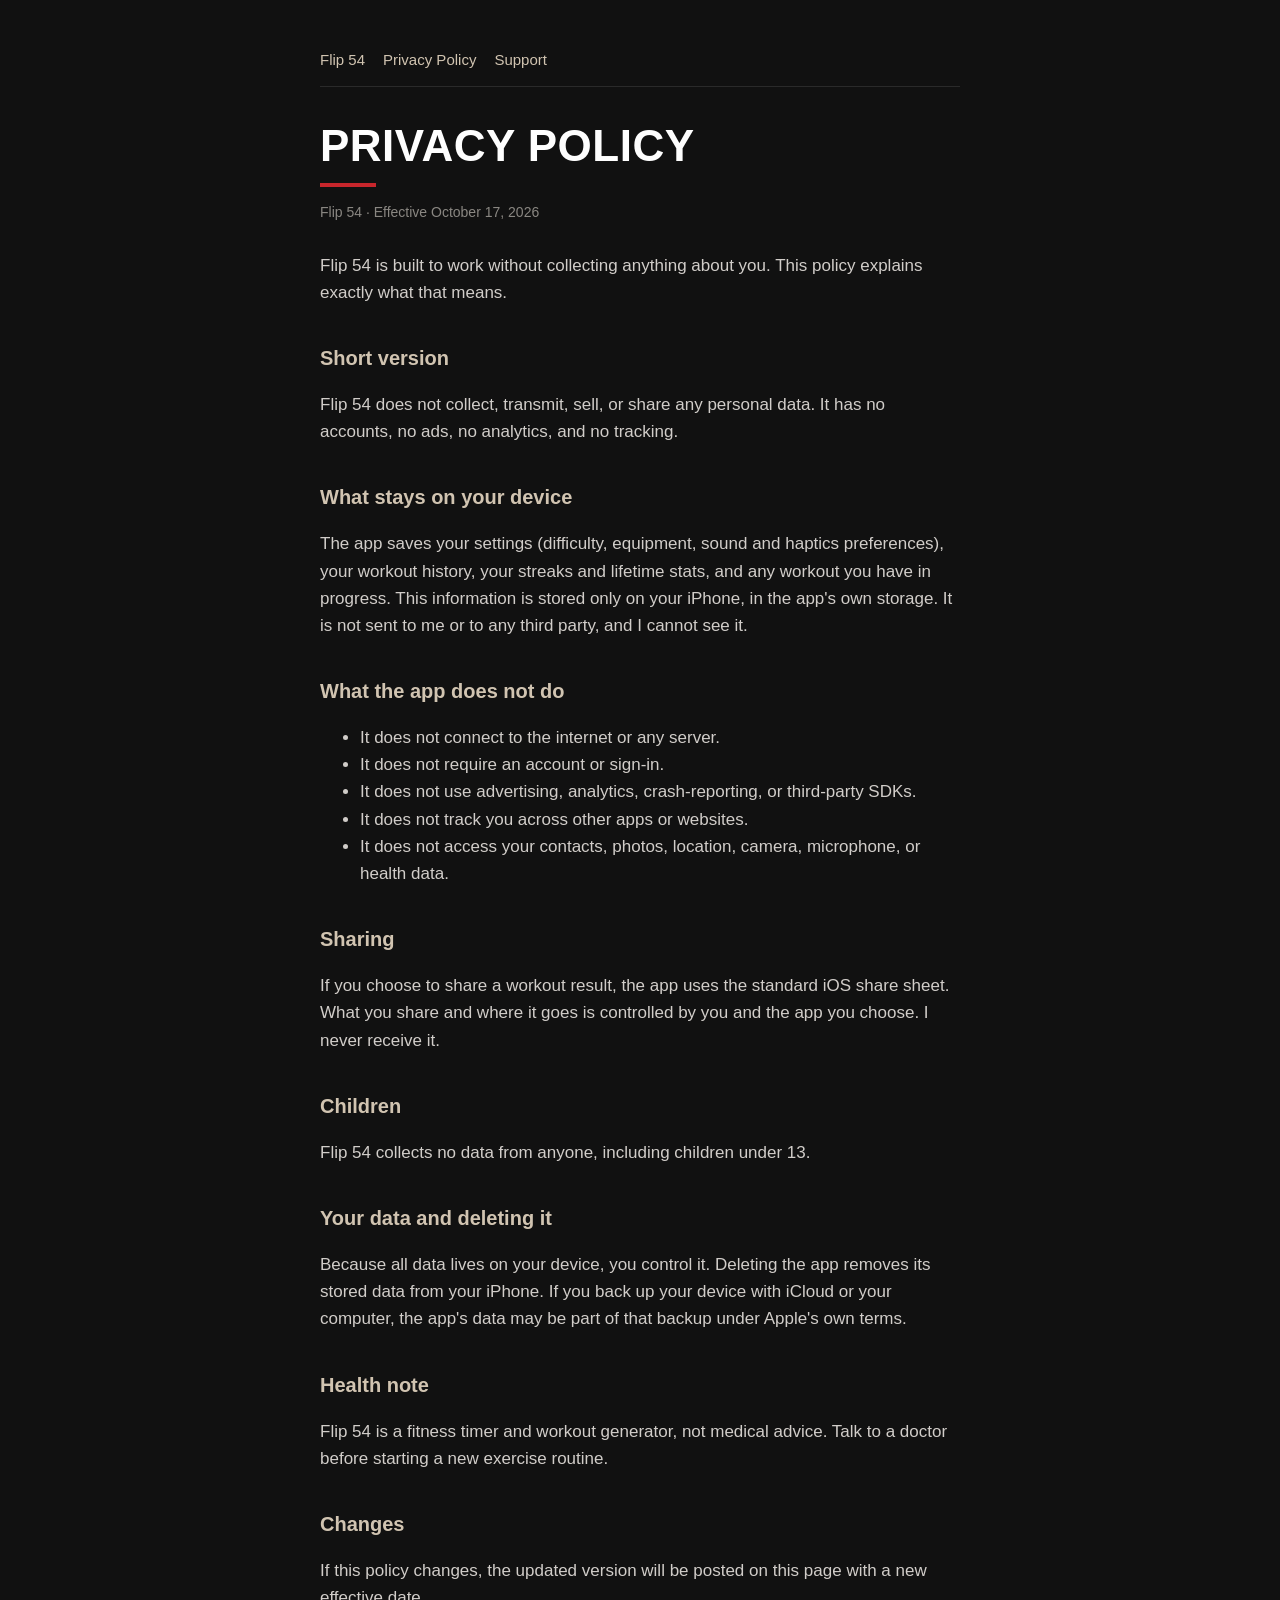
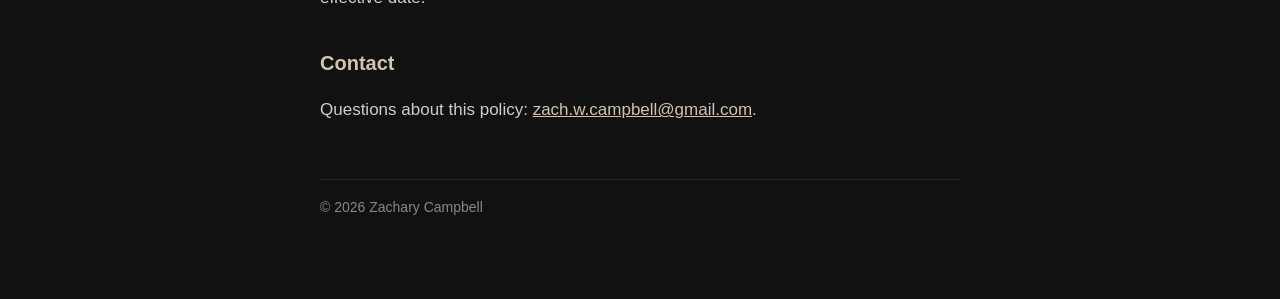
==== docs/privacy.html @ b8422abd "Merge feature/github-pages" ====
<!doctype html><html lang="en"><head><meta charset="utf-8"><meta name="viewport" content="width=device-width,initial-scale=1"><meta name="color-scheme" content="dark"><link rel="stylesheet" href="style.css"><title>Privacy Policy - Flip 54</title></head><body><main><nav><a href="./">Flip 54</a><a href="privacy.html">Privacy Policy</a><a href="support.html">Support</a></nav>
<h1>Privacy Policy</h1>
<p class="meta">Flip 54 &middot; Effective October 17, 2026</p>
<p>Flip 54 is built to work without collecting anything about you. This policy explains exactly what that means.</p>

<h2>Short version</h2>
<p>Flip 54 does not collect, transmit, sell, or share any personal data. It has no accounts, no ads, no analytics, and no tracking.</p>

<h2>What stays on your device</h2>
<p>The app saves your settings (difficulty, equipment, sound and haptics preferences), your workout history, your streaks and lifetime stats, and any workout you have in progress. This information is stored only on your iPhone, in the app's own storage. It is not sent to me or to any third party, and I cannot see it.</p>

<h2>What the app does not do</h2>
<ul>
<li>It does not connect to the internet or any server.</li>
<li>It does not require an account or sign-in.</li>
<li>It does not use advertising, analytics, crash-reporting, or third-party SDKs.</li>
<li>It does not track you across other apps or websites.</li>
<li>It does not access your contacts, photos, location, camera, microphone, or health data.</li>
</ul>

<h2>Sharing</h2>
<p>If you choose to share a workout result, the app uses the standard iOS share sheet. What you share and where it goes is controlled by you and the app you choose. I never receive it.</p>

<h2>Children</h2>
<p>Flip 54 collects no data from anyone, including children under 13.</p>

<h2>Your data and deleting it</h2>
<p>Because all data lives on your device, you control it. Deleting the app removes its stored data from your iPhone. If you back up your device with iCloud or your computer, the app's data may be part of that backup under Apple's own terms.</p>

<h2>Health note</h2>
<p>Flip 54 is a fitness timer and workout generator, not medical advice. Talk to a doctor before starting a new exercise routine.</p>

<h2>Changes</h2>
<p>If this policy changes, the updated version will be posted on this page with a new effective date.</p>

<h2>Contact</h2>
<p>Questions about this policy: <a href="mailto:zach.w.campbell@gmail.com">zach.w.campbell@gmail.com</a>.</p>
<footer>&copy; 2026 Zachary Campbell</footer></main></body></html>
---- docs/style.css ----
:root{--bg:#111;--fg:#fefefe;--muted:#d1cdc9;--gold:#d1c4b1;--red:#c8262c;--border:#2a2a2a}
*{box-sizing:border-box}
body{margin:0;background:var(--bg);color:var(--fg);font:17px/1.6 -apple-system,BlinkMacSystemFont,"Helvetica Neue",Arial,sans-serif}
main{max-width:680px;margin:0 auto;padding:48px 20px 80px}
h1{font:800 44px/1.05 "Arial Narrow","Helvetica Neue",Arial,sans-serif;text-transform:uppercase;letter-spacing:.5px;margin:0 0 6px}
h1::after{content:"";display:block;width:56px;height:4px;background:var(--red);margin-top:14px}
h2{font-size:20px;color:var(--gold);margin:36px 0 8px}
p,li{color:var(--muted)}
a{color:var(--gold)}
.meta{color:#8a8782;font-size:14px;margin:14px 0 28px}
nav{display:flex;gap:18px;font-size:15px;margin-bottom:36px;padding-bottom:14px;border-bottom:1px solid var(--border)}
nav a{text-decoration:none}
footer{margin-top:56px;padding-top:16px;border-top:1px solid var(--border);color:#8a8782;font-size:14px}
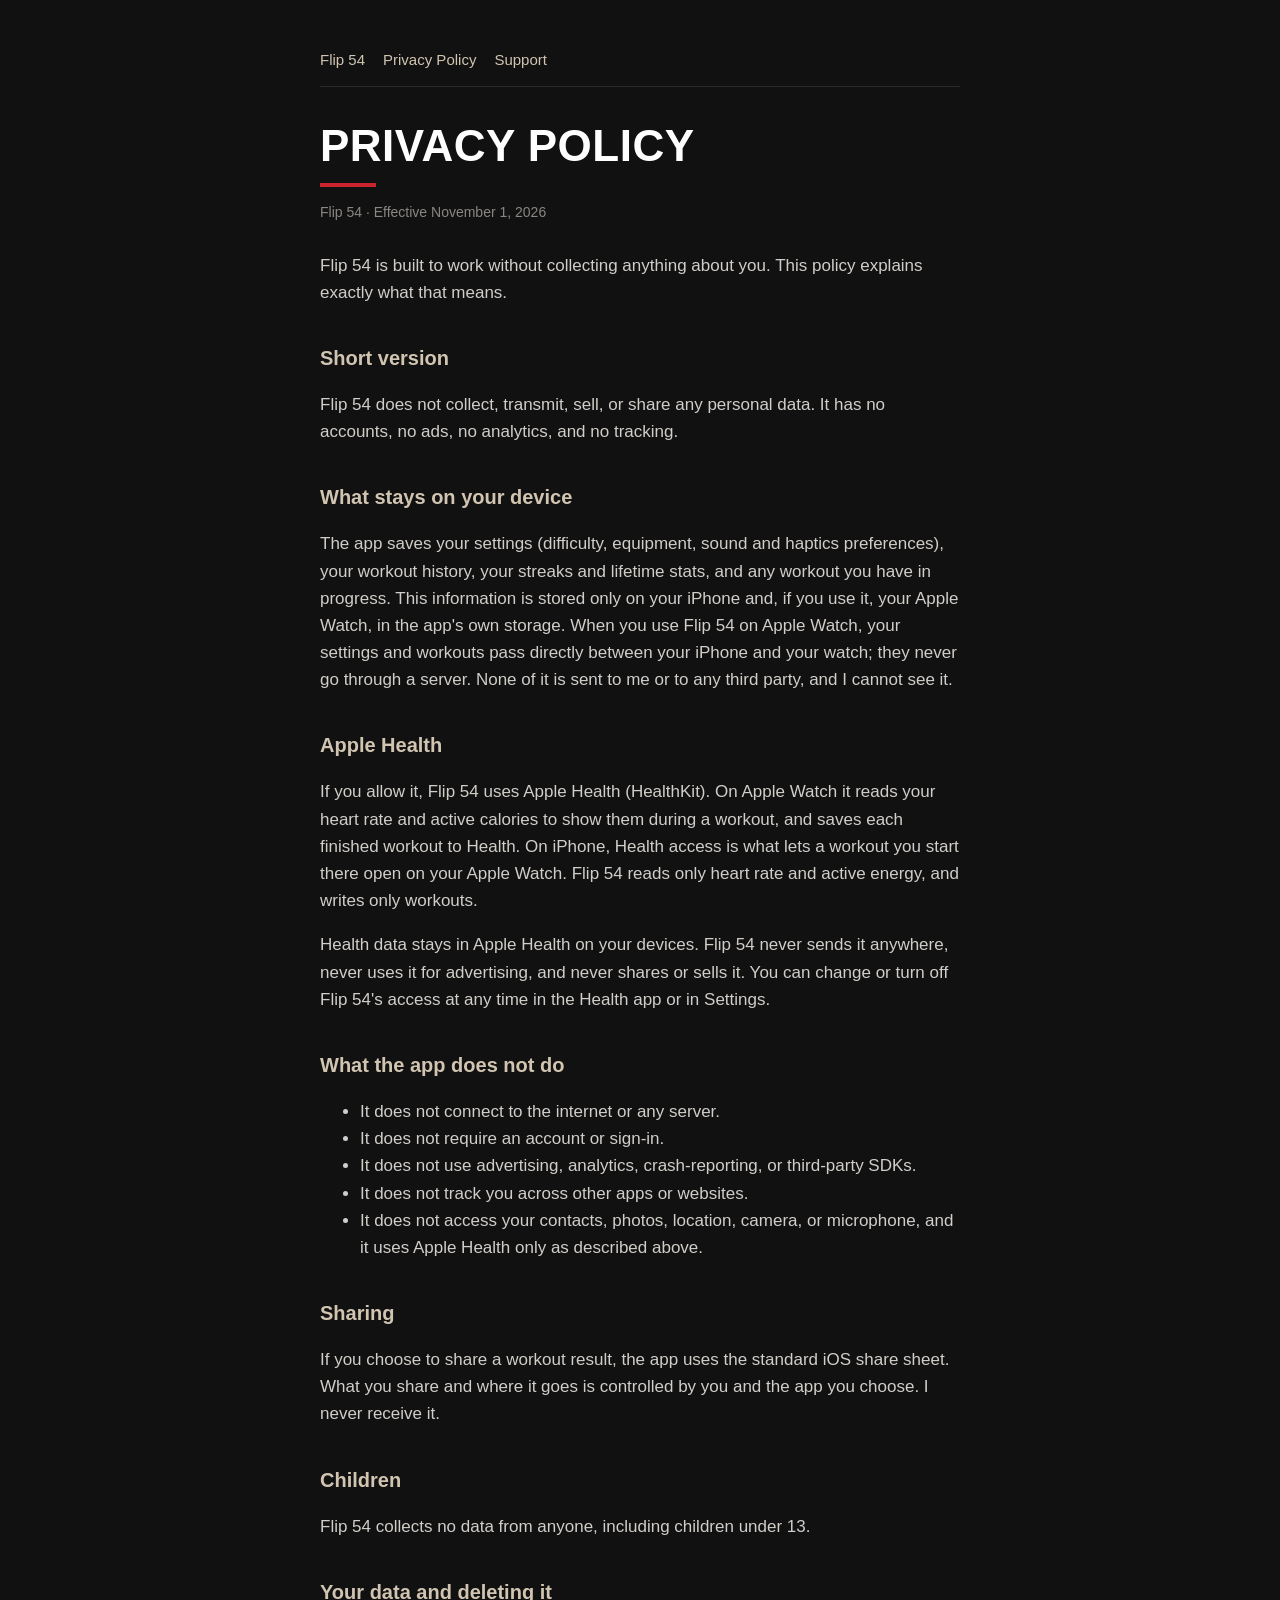
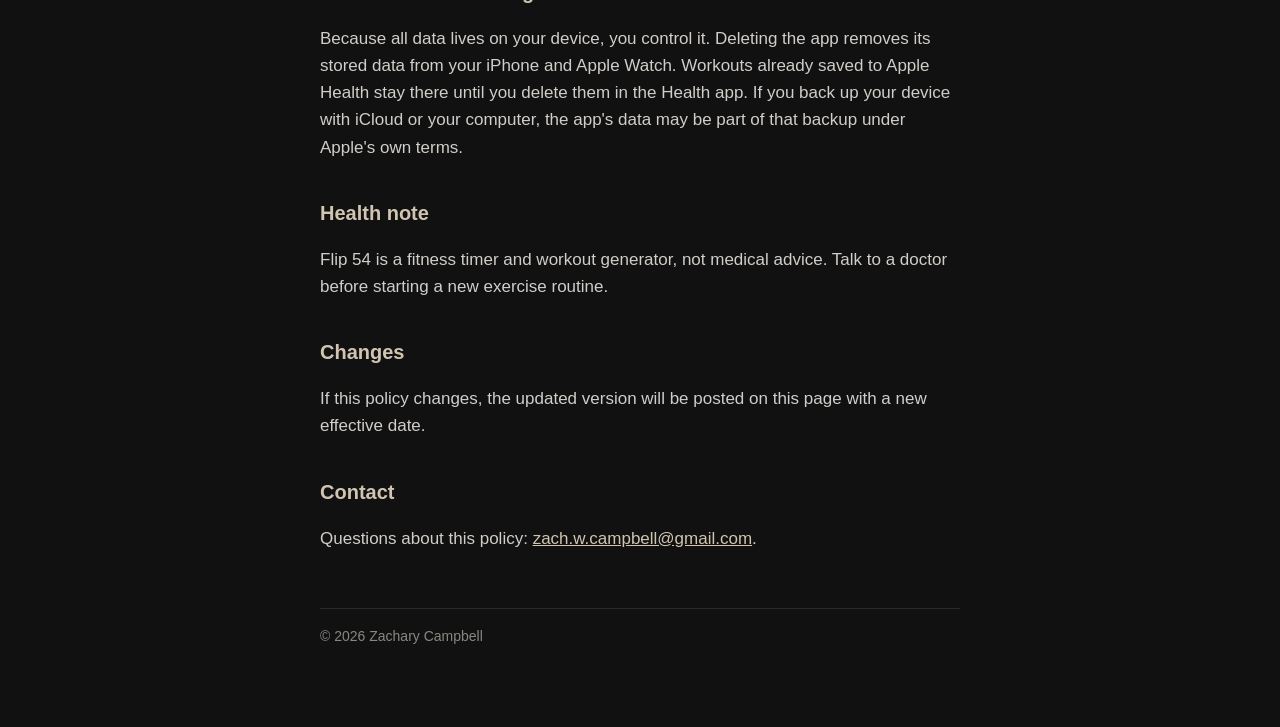
==== commit dd9a42da: "Disclose Apple Health and Apple Watch in the privacy policy 1.1 adds the Apple Watch app, which read" ====
--- a/docs/privacy.html
+++ b/docs/privacy.html
@@ -1,13 +1,16 @@
 <!doctype html><html lang="en"><head><meta charset="utf-8"><meta name="viewport" content="width=device-width,initial-scale=1"><meta name="color-scheme" content="dark"><link rel="stylesheet" href="style.css"><title>Privacy Policy - Flip 54</title></head><body><main><nav><a href="./">Flip 54</a><a href="privacy.html">Privacy Policy</a><a href="support.html">Support</a></nav>
 <h1>Privacy Policy</h1>
-<p class="meta">Flip 54 &middot; Effective October 17, 2026</p>
+<p class="meta">Flip 54 &middot; Effective November 1, 2026</p>
 <p>Flip 54 is built to work without collecting anything about you. This policy explains exactly what that means.</p>
 
 <h2>Short version</h2>
 <p>Flip 54 does not collect, transmit, sell, or share any personal data. It has no accounts, no ads, no analytics, and no tracking.</p>
 
 <h2>What stays on your device</h2>
-<p>The app saves your settings (difficulty, equipment, sound and haptics preferences), your workout history, your streaks and lifetime stats, and any workout you have in progress. This information is stored only on your iPhone, in the app's own storage. It is not sent to me or to any third party, and I cannot see it.</p>
+<p>The app saves your settings (difficulty, equipment, sound and haptics preferences), your workout history, your streaks and lifetime stats, and any workout you have in progress. This information is stored only on your iPhone and, if you use it, your Apple Watch, in the app's own storage. When you use Flip 54 on Apple Watch, your settings and workouts pass directly between your iPhone and your watch; they never go through a server. None of it is sent to me or to any third party, and I cannot see it.</p>
+<h2>Apple Health</h2>
+<p>If you allow it, Flip 54 uses Apple Health (HealthKit). On Apple Watch it reads your heart rate and active calories to show them during a workout, and saves each finished workout to Health. On iPhone, Health access is what lets a workout you start there open on your Apple Watch. Flip 54 reads only heart rate and active energy, and writes only workouts.</p>
+<p>Health data stays in Apple Health on your devices. Flip 54 never sends it anywhere, never uses it for advertising, and never shares or sells it. You can change or turn off Flip 54's access at any time in the Health app or in Settings.</p>
 
 <h2>What the app does not do</h2>
 <ul>
@@ -15,7 +18,7 @@
 <li>It does not require an account or sign-in.</li>
 <li>It does not use advertising, analytics, crash-reporting, or third-party SDKs.</li>
 <li>It does not track you across other apps or websites.</li>
-<li>It does not access your contacts, photos, location, camera, microphone, or health data.</li>
+<li>It does not access your contacts, photos, location, camera, or microphone, and it uses Apple Health only as described above.</li>
 </ul>
 
 <h2>Sharing</h2>
@@ -25,7 +28,7 @@
 <p>Flip 54 collects no data from anyone, including children under 13.</p>
 
 <h2>Your data and deleting it</h2>
-<p>Because all data lives on your device, you control it. Deleting the app removes its stored data from your iPhone. If you back up your device with iCloud or your computer, the app's data may be part of that backup under Apple's own terms.</p>
+<p>Because all data lives on your device, you control it. Deleting the app removes its stored data from your iPhone and Apple Watch. Workouts already saved to Apple Health stay there until you delete them in the Health app. If you back up your device with iCloud or your computer, the app's data may be part of that backup under Apple's own terms.</p>
 
 <h2>Health note</h2>
 <p>Flip 54 is a fitness timer and workout generator, not medical advice. Talk to a doctor before starting a new exercise routine.</p>
